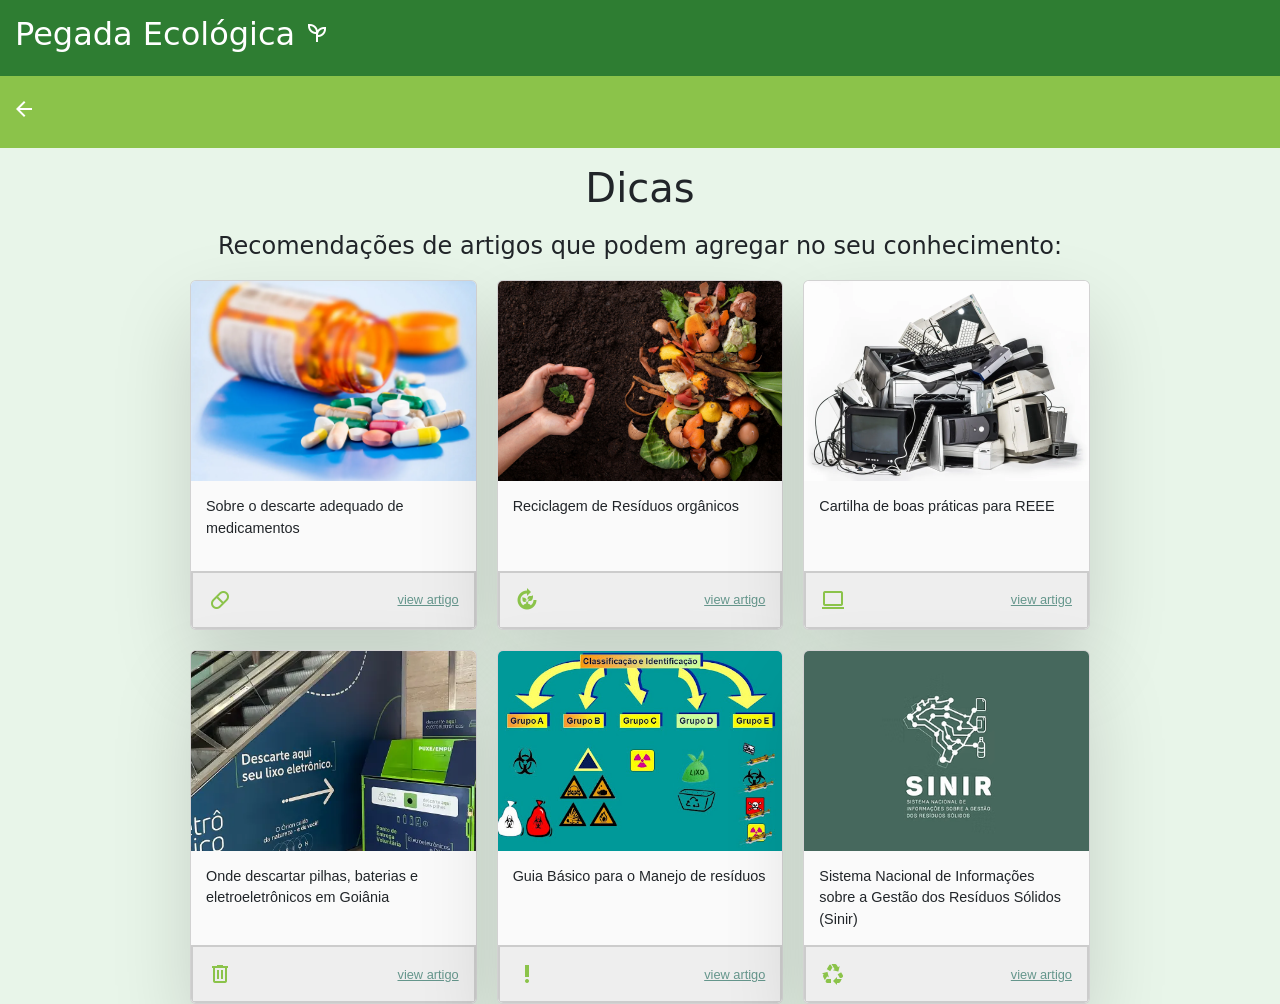
==== dicas.html @ 359bb963 "tentando postar fazendo repositório para postar" ====
<!DOCTYPE html>
<html lang="pt-br">
<head>
    <meta charset="UTF-8">
    <meta name="viewport" content="width=device-width, initial-scale=1.0">
    <link rel="stylesheet" href="style.css">
    <link rel="stylesheet" href="asset/dist/css/bootstrap.min.css">
    <link rel="stylesheet" href="https://fonts.googleapis.com/css2?family=Material+Symbols+Outlined" />
    
    <title>Dicas</title>
</head>
<body id="dica_b">

    <div class="header">
         <h1 id="h1">Pegada Ecológica <span class="material-symbols-outlined">psychiatry</span></h1>    
    </div> 
    <nav class="navbar navbar-expand-lg bs-teal: #20c997;">
        <div class="container-fluid">
                <a class="nav-link" href="index.html"><span class="material-symbols-outlined">arrow_back</span></a>
        </div>
    </nav>

    <h1 id="dic">Dicas</h1>
    <p id="pzinho">Recomendações de artigos que podem agregar no seu conhecimento:</p>

    <div class="cards">
    
            <div class="card">
                <img src="image/remedio.png" alt="" class="card_img">
                <div class="conteudo_card">
                    <p>
                        Sobre o descarte adequado de medicamentos
                    </p>
                    <p>

                    </p>
                </div>
                <div class="card_info">
                    <span class="material-symbols-outlined">pill</span>
                    <a href="https://www.gov.br/pt-br/noticias/meio-ambiente-e-clima/2022/12/o-descarte-adequado-de-medicamentos-em-desuso-contribui-para-a-qualidade-do-meio-ambiente" target="_blank" class="card_link">view artigo</a>
                </div>
            </div>

            <div class="card">
                <img src="image/organico.png" alt="" class="card_img">
                <div class="conteudo_card">
                    <p>
                        Reciclagem de Resíduos orgânicos
                    </p>
                   
                </div>
                <div class="card_info">
                    <span class="material-symbols-outlined">compost</span>
                    <a href="https://eureciclo.com.br/blog/o-que-e-lixo-organico" class="card_link" target="_blank">view artigo</a>
                </div>
            </div>

            <div class="card">
                <img src="image/eletronicos.png" alt="" class="card_img">
                <div class="conteudo_card">
                    <p>
                        Cartilha de boas práticas para REEE
                    </p>
                </div>
                <div class="card_info">
                    <span class="material-symbols-outlined">computer</span>
                    <a href="https://www.gov.br/mcom/pt-br/acesso-a-informacao/acoes-e-programas/programas-projetos-acoes-obras-e-atividades/cop-30/cartilha-de-boas-praticas-para-reee-pdf.pdf" class="card_link" target="_blank">view artigo</a>
                </div>
            </div>

            <div class="card">
                <img src="image/serradourada.webp" alt="" class="card_img">
                <div class="conteudo_card">
                    <p>
                        Onde descartar pilhas, baterias e eletroeletrônicos em Goiânia
                    </p>
                </div>
                <div class="card_info">
                    <span class="material-symbols-outlined">delete</span>
                    <a href="https://greeneletron.org.br/blog/encontre-onde-descartar-pilhas-baterias-e-eletroeletronicos-em-goiania/" class="card_link" target="_blank">view artigo</a>
                </div>
            </div>

            <div class="card">
                <img src="image/guia.png" alt="" class="card_img">
                <div class="conteudo_card">
                    <p>
                        Guia Básico para o Manejo de resíduos
                    </p>
                </div>
                <div class="card_info">
                    <span class="material-symbols-outlined">priority_high</span>
                    <a href="https://files.cercomp.ufg.br/weby/up/412/o/manejo_de_residuos_2012.pdf?1359375721" class="card_link" target="_blank">view artigo</a>
                </div>
            </div>

            <div class="card">
                <img src="image/sinir.png" alt="" class="card_img">
                <div class="conteudo_card">
                    <p>
                        Sistema Nacional de Informações sobre a Gestão dos Resíduos Sólidos (Sinir)
                    </p>
                </div>
                <div class="card_info">
                    <span class="material-symbols-outlined">recycling</span>
                    <a href="https://sinir.gov.br/" class="card_link" target="_blank">view artigo</a>
                </div>
            </div>

    </div>

    <script src="https://cdn.jsdelivr.net/npm/@popperjs/core@2.11.8/dist/umd/popper.min.js" integrity="sha384-I7E8VVD/ismYTF4hNIPjVp/Zjvgyol6VFvRkX/vR+Vc4jQkC+hVqc2pM8ODewa9r" crossorigin="anonymous"></script>
    <script src="https://cdn.jsdelivr.net/npm/bootstrap@5.3.8/dist/js/bootstrap.min.js" integrity="sha384-G/EV+4j2dNv+tEPo3++6LCgdCROaejBqfUeNjuKAiuXbjrxilcCdDz6ZAVfHWe1Y" crossorigin="anonymous"></script>
</body>
</html>
---- style.css ----
@font-face{
	font-family: "Nunito";
	src: url("Nunito-SemiBold.ttf") format("truetype");
}
.material-symbols-outlined {
  font-variation-settings:
  'FILL' 0,
  'wght' 400,
  'GRAD' 0,
  'opsz' 24
}
*{
    margin: 0;
    padding: 0;
}
body{
    font-family: Nutito;
}
a {
    color: #fff;
    text-decoration: none;
    transition: 0.3s;


}
a:hover{
    opacity: 0.7;
}
.logo{
    font-size: 24px;
    text-transform: uppercase;
    letter-spacing: 4px;
}
nav{
    color: #fff;
    display: flex;
    justify-content: space-around;
    align-items: center;
    font-family: Arial, Helvetica, sans-serif;
    background: #8bc34a;
    height: 8vh;
}

.nav_list{
    list-style: none;
    display: flex;
}
.nav_list li{
    letter-spacing: 3px;
    margin-left: 32px;
}
.mobile_menu{
    display: none;
    cursor: pointer;
}
.mobile_menu div{
    width: 32px;
    height: 2px;
    background: #fff;
    margin: 8px;
    transition: 0.3s;    
}
.header {
    background-color: #2e7d32;
    color: white;
    padding: 15px;
}
#h1{
    font-size: 2rem;
}
.cards{
    margin: 0 auto;
    max-width: 900px;
    display: grid;
    grid-template-columns: repeat(auto-fill, minmax(225px, 1fr));
    gap: 20px;
    font-family: sans-serif;
}
.card{
    box-shadow: 0 35px 80px rgba(0, 0, 0, 0.15);
    transition: all 0.3s ease; /* animação suave */
    border-radius: 10px;
    overflow: hidden; /* mantém tudo dentro */

    background: white;   
}
.card:hover{
    transform: translateY(-10px) scale(1.02);
    box-shadow: 0 45px 100px rgba(0, 0, 0, 0.25);
}
.card_img{
    width: 100%;
    display: block;
    transition: transform 0.3s ease;
    height: 200px; 
    object-fit: cover; 

}
.card:hover .card_img{
    transform: scale(1.05);
}
.conteudo_card{
    line-height: 1.5;
    font-size: 0.9rem;
    padding: 15px;
    background: #fafafa;
    word-wrap: break-word;

    flex: 1;
}
.conteudo_card > :first-of-type{
    margin-top: 0;
}
.conteudo_card > :last-of-type{
    margin-bottom: 0;
}
.card_info{
    padding: 15px;
    display: flex;
    justify-content: space-between;
    align-items: center;
    background: #eeeeee;
    color: #8bc34a;
    font-size: 0.8rem;
    border: 2px solid #cccccc;
}
.card_info a{
    color: #65968c;
}
.card_info a:hover{
    text-decoration: underline;
}
/* Estrutura principal */
.index {
    width: 100%;
}

/* Containers das seções */
.secao-container {
    width: 100%;
    padding: 40px;
    box-sizing: border-box;
}


/* Conteúdo interno */
.conteudo {
    font-size: 1.1rem;
    margin-top: 25px;
    width: 100%;
    line-height: 1.5;
    text-align: justify;
    max-width: 900px;
    margin: 20px auto;
}
/* Cores alternadas */
.secao {
    background-color: #f5f5f5;
}

.secao-verde {
    background-color: #e8f5e9;
}
#primeiro-titulo{
    text-align: center;
}
#segundo-titulo{
    text-align: center;
}
#terceiro-titulo{
    text-align: center;
}
#dic{
    text-align: center;
    margin-top: 1rem;
    margin-bottom: 1rem;
}
#pzinho{
    text-align: center;
    font-size: 1.5rem;
}
#dica_b{
    background-color: #e8f5e9;
}
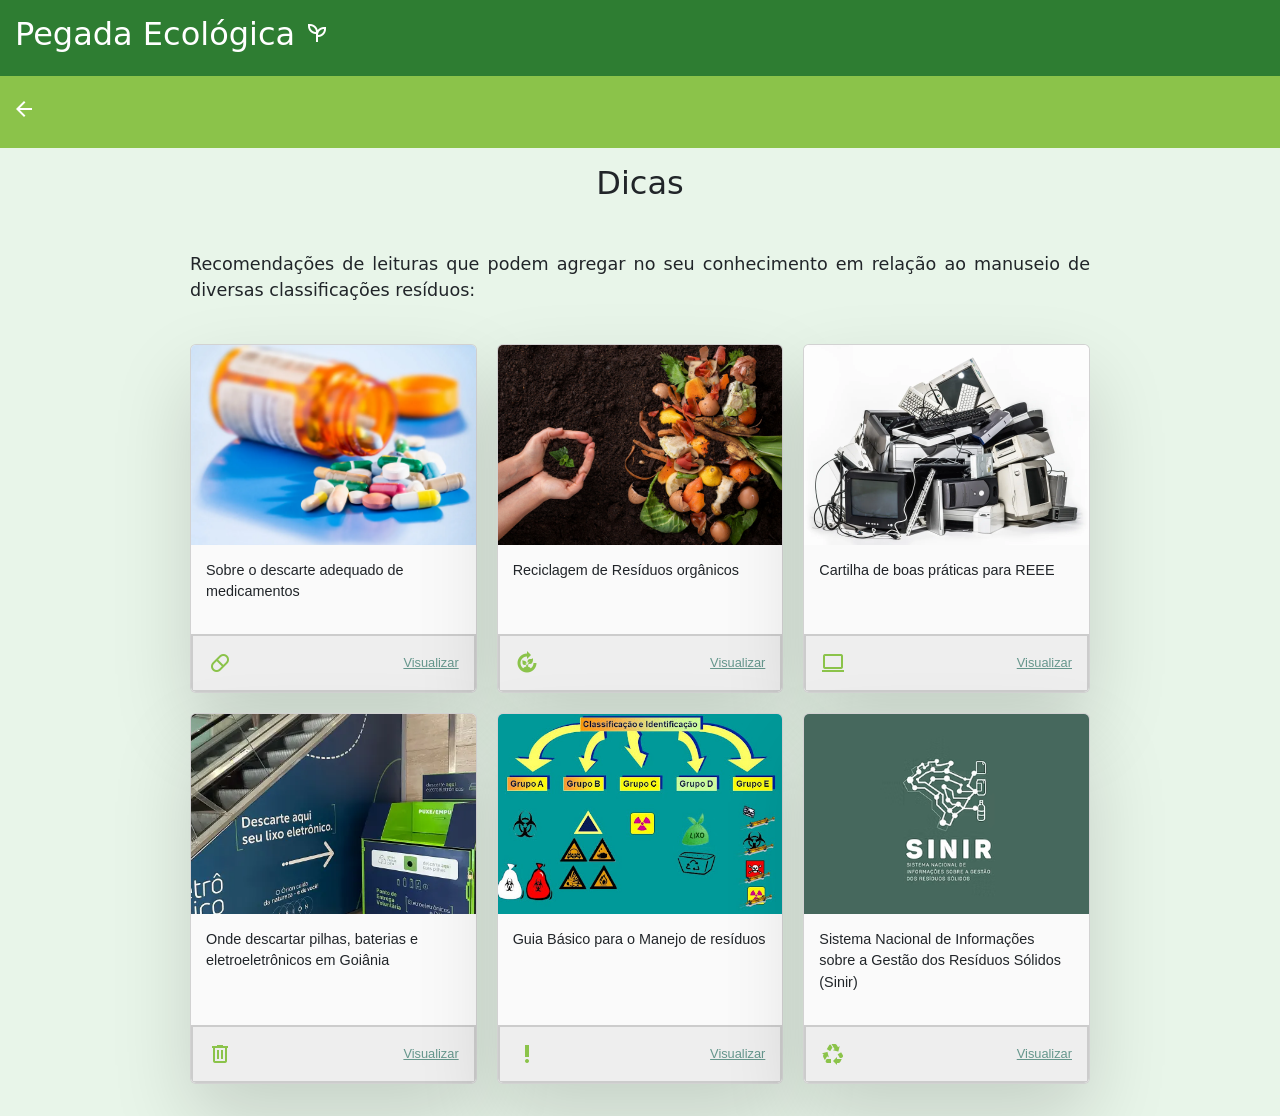
==== commit 721f1e59: "mudanças" ====
--- a/dicas.html
+++ b/dicas.html
@@ -19,9 +19,11 @@
                 <a class="nav-link" href="index.html"><span class="material-symbols-outlined">arrow_back</span></a>
         </div>
     </nav>
-
-    <h1 id="dic">Dicas</h1>
-    <p id="pzinho">Recomendações de artigos que podem agregar no seu conhecimento:</p>
+    
+        <h1 id="dic">Dicas</h1>
+    <div class="dic2">
+        <p id="pzinho">Recomendações de leituras que podem agregar no seu conhecimento em relação ao manuseio de diversas classificações resíduos:</p>
+    </div>
 
     <div class="cards">
     
@@ -37,7 +39,7 @@
                 </div>
                 <div class="card_info">
                     <span class="material-symbols-outlined">pill</span>
-                    <a href="https://www.gov.br/pt-br/noticias/meio-ambiente-e-clima/2022/12/o-descarte-adequado-de-medicamentos-em-desuso-contribui-para-a-qualidade-do-meio-ambiente" target="_blank" class="card_link">view artigo</a>
+                    <a href="https://www.gov.br/pt-br/noticias/meio-ambiente-e-clima/2022/12/o-descarte-adequado-de-medicamentos-em-desuso-contribui-para-a-qualidade-do-meio-ambiente" target="_blank" class="card_link">Visualizar</a>
                 </div>
             </div>
 
@@ -51,7 +53,7 @@
                 </div>
                 <div class="card_info">
                     <span class="material-symbols-outlined">compost</span>
-                    <a href="https://eureciclo.com.br/blog/o-que-e-lixo-organico" class="card_link" target="_blank">view artigo</a>
+                    <a href="https://eureciclo.com.br/blog/o-que-e-lixo-organico" class="card_link" target="_blank">Visualizar</a>
                 </div>
             </div>
 
@@ -64,7 +66,7 @@
                 </div>
                 <div class="card_info">
                     <span class="material-symbols-outlined">computer</span>
-                    <a href="https://www.gov.br/mcom/pt-br/acesso-a-informacao/acoes-e-programas/programas-projetos-acoes-obras-e-atividades/cop-30/cartilha-de-boas-praticas-para-reee-pdf.pdf" class="card_link" target="_blank">view artigo</a>
+                    <a href="https://www.gov.br/mcom/pt-br/acesso-a-informacao/acoes-e-programas/programas-projetos-acoes-obras-e-atividades/cop-30/cartilha-de-boas-praticas-para-reee-pdf.pdf" class="card_link" target="_blank">Visualizar</a>
                 </div>
             </div>
 
@@ -77,7 +79,7 @@
                 </div>
                 <div class="card_info">
                     <span class="material-symbols-outlined">delete</span>
-                    <a href="https://greeneletron.org.br/blog/encontre-onde-descartar-pilhas-baterias-e-eletroeletronicos-em-goiania/" class="card_link" target="_blank">view artigo</a>
+                    <a href="https://greeneletron.org.br/blog/encontre-onde-descartar-pilhas-baterias-e-eletroeletronicos-em-goiania/" class="card_link" target="_blank">Visualizar</a>
                 </div>
             </div>
 
@@ -90,7 +92,7 @@
                 </div>
                 <div class="card_info">
                     <span class="material-symbols-outlined">priority_high</span>
-                    <a href="https://files.cercomp.ufg.br/weby/up/412/o/manejo_de_residuos_2012.pdf?1359375721" class="card_link" target="_blank">view artigo</a>
+                    <a href="https://files.cercomp.ufg.br/weby/up/412/o/manejo_de_residuos_2012.pdf?1359375721" class="card_link" target="_blank">Visualizar</a>
                 </div>
             </div>
 
@@ -103,12 +105,21 @@
                 </div>
                 <div class="card_info">
                     <span class="material-symbols-outlined">recycling</span>
-                    <a href="https://sinir.gov.br/" class="card_link" target="_blank">view artigo</a>
+                    <a href="https://www.gsolution.com.br/blog/documentacao-ambiental/o-que-e-sinir-e-por-que-e-importante-para-empresas-que-gerenciam-residuos/" class="card_link" target="_blank">Visualizar</a>
                 </div>
             </div>
 
     </div>
-
+    <div vw class="enabled">
+        <div vw-access-button class="active"></div>
+        <div vw-plugin-wrapper>
+        <div class="vw-plugin-top-wrapper"></div>
+        </div>
+    </div>
+    <script src="https://vlibras.gov.br/app/vlibras-plugin.js"></script>
+    <script>
+    new window.VLibras.Widget('https://vlibras.gov.br/app');
+    </script>
     <script src="https://cdn.jsdelivr.net/npm/@popperjs/core@2.11.8/dist/umd/popper.min.js" integrity="sha384-I7E8VVD/ismYTF4hNIPjVp/Zjvgyol6VFvRkX/vR+Vc4jQkC+hVqc2pM8ODewa9r" crossorigin="anonymous"></script>
     <script src="https://cdn.jsdelivr.net/npm/bootstrap@5.3.8/dist/js/bootstrap.min.js" integrity="sha384-G/EV+4j2dNv+tEPo3++6LCgdCROaejBqfUeNjuKAiuXbjrxilcCdDz6ZAVfHWe1Y" crossorigin="anonymous"></script>
 </body>
--- a/style.css
+++ b/style.css
@@ -1,4 +1,3 @@
-
 @font-face{
 	font-family: "Nunito";
 	src: url("Nunito-SemiBold.ttf") format("truetype");
@@ -15,14 +14,11 @@
     padding: 0;
 }
 body{
-    font-family: Nutito;
+    font-family: "Nutito";
 }
-a {
-    color: #fff;
+a{
     text-decoration: none;
     transition: 0.3s;
-
-
 }
 a:hover{
     opacity: 0.7;
@@ -37,7 +33,6 @@
     display: flex;
     justify-content: space-around;
     align-items: center;
-    font-family: Arial, Helvetica, sans-serif;
     background: #8bc34a;
     height: 8vh;
 }
@@ -50,17 +45,7 @@
     letter-spacing: 3px;
     margin-left: 32px;
 }
-.mobile_menu{
-    display: none;
-    cursor: pointer;
-}
-.mobile_menu div{
-    width: 32px;
-    height: 2px;
-    background: #fff;
-    margin: 8px;
-    transition: 0.3s;    
-}
+
 .header {
     background-color: #2e7d32;
     color: white;
@@ -76,6 +61,7 @@
     grid-template-columns: repeat(auto-fill, minmax(225px, 1fr));
     gap: 20px;
     font-family: sans-serif;
+    margin-bottom: 2rem;
 }
 .card{
     box-shadow: 0 35px 80px rgba(0, 0, 0, 0.15);
@@ -108,12 +94,6 @@
     word-wrap: break-word;
 
     flex: 1;
-}
-.conteudo_card > :first-of-type{
-    margin-top: 0;
-}
-.conteudo_card > :last-of-type{
-    margin-bottom: 0;
 }
 .card_info{
     padding: 15px;
@@ -172,14 +152,23 @@
     text-align: center;
 }
 #dic{
+    font-size: 2rem;
     text-align: center;
     margin-top: 1rem;
-    margin-bottom: 1rem;
 }
 #pzinho{
-    text-align: center;
-    font-size: 1.5rem;
+    font-size: 1.1rem;
+    margin-top: 10px;
+    width: 100%;
+    line-height: 1.5;
+    text-align: justify;
+    max-width: 900px;
+    margin: 20px auto;
 }
 #dica_b{
     background-color: #e8f5e9;
+}
+.dic2{
+    width: 100%;
+    padding: 20px;
 }
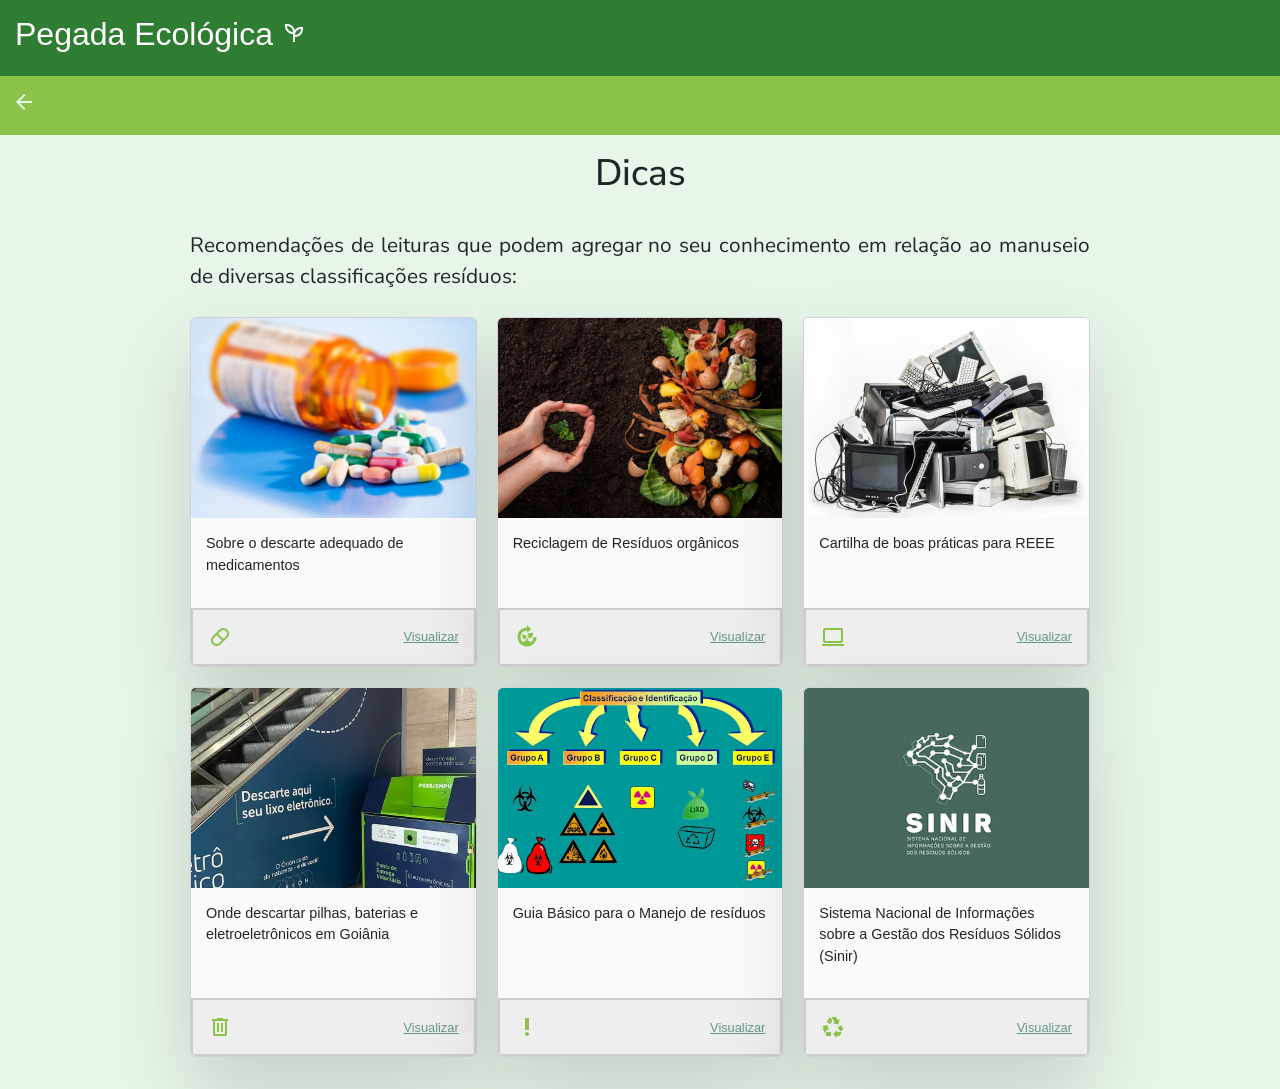
==== commit e5e79d8d: "." ====
--- a/dicas.html
+++ b/dicas.html
@@ -6,7 +6,9 @@
     <link rel="stylesheet" href="style.css">
     <link rel="stylesheet" href="asset/dist/css/bootstrap.min.css">
     <link rel="stylesheet" href="https://fonts.googleapis.com/css2?family=Material+Symbols+Outlined" />
-    
+    <link rel="preconnect" href="https://fonts.googleapis.com">
+    <link rel="preconnect" href="https://fonts.gstatic.com" crossorigin>
+    <link href="https://fonts.googleapis.com/css2?family=Cabin:ital,wght@0,400..700;1,400..700&family=Cause:wght@100..900&family=Nunito+Sans:ital,opsz,wght@0,6..12,200..1000;1,6..12,200..1000&family=Nunito:ital,wght@0,200..1000;1,200..1000&display=swap" rel="stylesheet">
     <title>Dicas</title>
 </head>
 <body id="dica_b">
@@ -16,7 +18,7 @@
     </div> 
     <nav class="navbar navbar-expand-lg bs-teal: #20c997;">
         <div class="container-fluid">
-                <a class="nav-link" href="index.html"><span class="material-symbols-outlined">arrow_back</span></a>
+            <a class="nav-link" href="index.html"><span class="material-symbols-outlined">arrow_back</span></a>
         </div>
     </nav>
     
@@ -26,7 +28,6 @@
     </div>
 
     <div class="cards">
-    
             <div class="card">
                 <img src="image/remedio.png" alt="" class="card_img">
                 <div class="conteudo_card">
--- a/style.css
+++ b/style.css
@@ -1,7 +1,3 @@
-@font-face{
-	font-family: "Nunito";
-	src: url("Nunito-SemiBold.ttf") format("truetype");
-}
 .material-symbols-outlined {
   font-variation-settings:
   'FILL' 0,
@@ -12,9 +8,6 @@
 *{
     margin: 0;
     padding: 0;
-}
-body{
-    font-family: "Nutito";
 }
 a{
     text-decoration: none;
@@ -29,14 +22,20 @@
     letter-spacing: 4px;
 }
 nav{
-    color: #fff;
+    color: #e8f5e9;
     display: flex;
     justify-content: space-around;
     align-items: center;
     background: #8bc34a;
-    height: 8vh;
+    height: 6.5vh;
 }
-
+.nav-item{
+    font-size: 20px;
+}
+#navbarNavDropdown{
+    background-color: #8bc34a;
+    border-radius: 5px;
+}
 .nav_list{
     list-style: none;
     display: flex;
@@ -45,11 +44,11 @@
     letter-spacing: 3px;
     margin-left: 32px;
 }
-
 .header {
     background-color: #2e7d32;
     color: white;
     padding: 15px;
+    font-family: "cause", sans-serif;
 }
 #h1{
     font-size: 2rem;
@@ -65,10 +64,9 @@
 }
 .card{
     box-shadow: 0 35px 80px rgba(0, 0, 0, 0.15);
-    transition: all 0.3s ease; /* animação suave */
+    transition: all 0.3s ease;
     border-radius: 10px;
-    overflow: hidden; /* mantém tudo dentro */
-
+    overflow: hidden; 
     background: white;   
 }
 .card:hover{
@@ -126,13 +124,15 @@
 
 /* Conteúdo interno */
 .conteudo {
-    font-size: 1.1rem;
+    font-size: 1.3rem;
     margin-top: 25px;
     width: 100%;
     line-height: 1.5;
     text-align: justify;
     max-width: 900px;
     margin: 20px auto;
+    font-family: "nunito sans", sans-serif;
+
 }
 /* Cores alternadas */
 .secao {
@@ -143,32 +143,41 @@
     background-color: #e8f5e9;
 }
 #primeiro-titulo{
+    font-size: 2.3rem;
     text-align: center;
+    font-family: "nunito", sans-serif;
 }
 #segundo-titulo{
+    font-size: 2.3rem;
     text-align: center;
+    font-family: "nunito", sans-serif;
 }
 #terceiro-titulo{
+    font-size: 2.3rem;
     text-align: center;
+    font-family: "nunito", sans-serif;
 }
 #dic{
-    font-size: 2rem;
+    font-size: 2.3rem;
     text-align: center;
     margin-top: 1rem;
+    font-family: "nunito sans", sans-serif;
+    margin-bottom: 10px;
 }
 #pzinho{
-    font-size: 1.1rem;
+    font-size: 1.3rem;
     margin-top: 10px;
     width: 100%;
     line-height: 1.5;
     text-align: justify;
     max-width: 900px;
     margin: 20px auto;
+    font-family: "nunito sans", sans-serif;
 }
 #dica_b{
     background-color: #e8f5e9;
 }
 .dic2{
     width: 100%;
-    padding: 20px;
+    padding: 5px;
 }
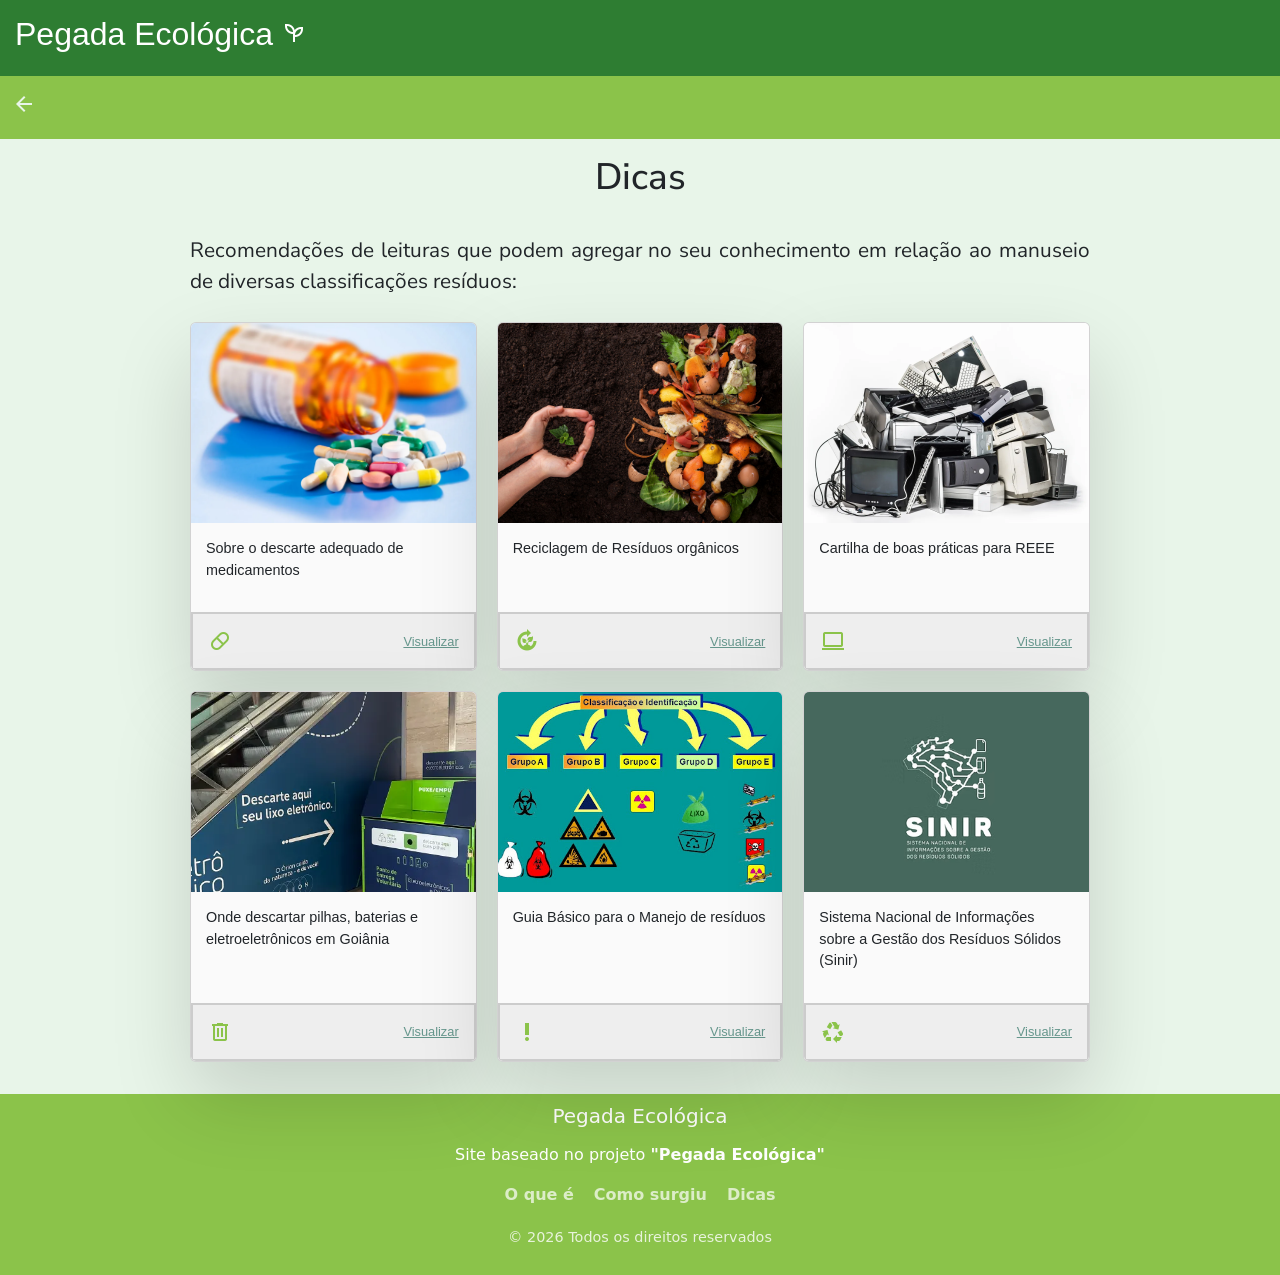
==== commit 879bb92e: "mudancas finais" ====
--- a/dicas.html
+++ b/dicas.html
@@ -11,117 +11,136 @@
     <link href="https://fonts.googleapis.com/css2?family=Cabin:ital,wght@0,400..700;1,400..700&family=Cause:wght@100..900&family=Nunito+Sans:ital,opsz,wght@0,6..12,200..1000;1,6..12,200..1000&family=Nunito:ital,wght@0,200..1000;1,200..1000&display=swap" rel="stylesheet">
     <title>Dicas</title>
 </head>
-<body id="dica_b">
+    <body id="dica_b">
 
-    <div class="header">
-         <h1 id="h1">Pegada Ecológica <span class="material-symbols-outlined">psychiatry</span></h1>    
-    </div> 
-    <nav class="navbar navbar-expand-lg bs-teal: #20c997;">
-        <div class="container-fluid">
-            <a class="nav-link" href="index.html"><span class="material-symbols-outlined">arrow_back</span></a>
+        <div class="header">
+            <h1 id="h1">Pegada Ecológica <span class="material-symbols-outlined">psychiatry</span></h1>    
+        </div> 
+        <nav class="navbar navbar-expand-lg bs-teal: #20c997;">
+            <div class="container-fluid">
+                <a class="nav-link" href="index.html"><span class="material-symbols-outlined">arrow_back</span></a>
+            </div>
+        </nav>
+        
+            <h1 id="dic">Dicas</h1>
+        <div class="dic2">
+            <p id="pzinho">Recomendações de leituras que podem agregar no seu conhecimento em relação ao manuseio de diversas classificações resíduos:</p>
         </div>
-    </nav>
-    
-        <h1 id="dic">Dicas</h1>
-    <div class="dic2">
-        <p id="pzinho">Recomendações de leituras que podem agregar no seu conhecimento em relação ao manuseio de diversas classificações resíduos:</p>
+
+        <div class="cards">
+                <div class="card">
+                    <img src="image/remedio.png" alt="" class="card_img">
+                    <div class="conteudo_card">
+                        <p>
+                            Sobre o descarte adequado de medicamentos
+                        </p>
+                        <p>
+
+                        </p>
+                    </div>
+                    <div class="card_info">
+                        <span class="material-symbols-outlined">pill</span>
+                        <a href="https://www.gov.br/pt-br/noticias/meio-ambiente-e-clima/2022/12/o-descarte-adequado-de-medicamentos-em-desuso-contribui-para-a-qualidade-do-meio-ambiente" target="_blank" class="card_link">Visualizar</a>
+                    </div>
+                </div>
+
+                <div class="card">
+                    <img src="image/organico.png" alt="" class="card_img">
+                    <div class="conteudo_card">
+                        <p>
+                            Reciclagem de Resíduos orgânicos
+                        </p>
+                    
+                    </div>
+                    <div class="card_info">
+                        <span class="material-symbols-outlined">compost</span>
+                        <a href="https://eureciclo.com.br/blog/o-que-e-lixo-organico" class="card_link" target="_blank">Visualizar</a>
+                    </div>
+                </div>
+
+                <div class="card">
+                    <img src="image/eletronicos.png" alt="" class="card_img">
+                    <div class="conteudo_card">
+                        <p>
+                            Cartilha de boas práticas para REEE
+                        </p>
+                    </div>
+                    <div class="card_info">
+                        <span class="material-symbols-outlined">computer</span>
+                        <a href="https://www.gov.br/mcom/pt-br/acesso-a-informacao/acoes-e-programas/programas-projetos-acoes-obras-e-atividades/cop-30/cartilha-de-boas-praticas-para-reee-pdf.pdf" class="card_link" target="_blank">Visualizar</a>
+                    </div>
+                </div>
+
+                <div class="card">
+                    <img src="image/serradourada.webp" alt="" class="card_img">
+                    <div class="conteudo_card">
+                        <p>
+                            Onde descartar pilhas, baterias e eletroeletrônicos em Goiânia
+                        </p>
+                    </div>
+                    <div class="card_info">
+                        <span class="material-symbols-outlined">delete</span>
+                        <a href="https://greeneletron.org.br/blog/encontre-onde-descartar-pilhas-baterias-e-eletroeletronicos-em-goiania/" class="card_link" target="_blank">Visualizar</a>
+                    </div>
+                </div>
+
+                <div class="card">
+                    <img src="image/guia.png" alt="" class="card_img">
+                    <div class="conteudo_card">
+                        <p>
+                            Guia Básico para o Manejo de resíduos
+                        </p>
+                    </div>
+                    <div class="card_info">
+                        <span class="material-symbols-outlined">priority_high</span>
+                        <a href="https://files.cercomp.ufg.br/weby/up/412/o/manejo_de_residuos_2012.pdf?1359375721" class="card_link" target="_blank">Visualizar</a>
+                    </div>
+                </div>
+
+                <div class="card">
+                    <img src="image/sinir.png" alt="" class="card_img">
+                    <div class="conteudo_card">
+                        <p>
+                            Sistema Nacional de Informações sobre a Gestão dos Resíduos Sólidos (Sinir)
+                        </p>
+                    </div>
+                    <div class="card_info">
+                        <span class="material-symbols-outlined">recycling</span>
+                        <a href="https://www.gsolution.com.br/blog/documentacao-ambiental/o-que-e-sinir-e-por-que-e-importante-para-empresas-que-gerenciam-residuos/" class="card_link" target="_blank">Visualizar</a>
+                    </div>
+                </div>
+
+        </div>
+        <div vw class="enabled">
+            <div vw-access-button class="active"></div>
+            <div vw-plugin-wrapper>
+            <div class="vw-plugin-top-wrapper"></div>
+            </div>
+        </div>
+        <script src="https://vlibras.gov.br/app/vlibras-plugin.js"></script>
+        <script>
+        new window.VLibras.Widget('https://vlibras.gov.br/app');
+        </script>
+        <script src="https://cdn.jsdelivr.net/npm/@popperjs/core@2.11.8/dist/umd/popper.min.js" integrity="sha384-I7E8VVD/ismYTF4hNIPjVp/Zjvgyol6VFvRkX/vR+Vc4jQkC+hVqc2pM8ODewa9r" crossorigin="anonymous"></script>
+        <script src="https://cdn.jsdelivr.net/npm/bootstrap@5.3.8/dist/js/bootstrap.min.js" integrity="sha384-G/EV+4j2dNv+tEPo3++6LCgdCROaejBqfUeNjuKAiuXbjrxilcCdDz6ZAVfHWe1Y" crossorigin="anonymous"></script>
+    </body>
+    <footer>
+    <div class="footer-container">
+        <h2 id="h2-footer">Pegada Ecológica</h2>
+
+        <p>
+            Site baseado no projeto <b><a style="text-decoration: none; color:white;" href="https://www.wwf.org.br/nossosconteudos/conceitos_/pegada_ecologica/" target="_blank">"Pegada Ecológica"</a></b>
+        </p>
+
+        <div class="footer-links">
+            <a href="#primeiro-titulo">O que é</a>
+            <a href="#segundo-titulo">Como surgiu</a>
+            <a href="dicas.html">Dicas</a>
+        </div>
+
+        <p class="copy">
+            © 2026 Todos os direitos reservados
+        </p>
     </div>
-
-    <div class="cards">
-            <div class="card">
-                <img src="image/remedio.png" alt="" class="card_img">
-                <div class="conteudo_card">
-                    <p>
-                        Sobre o descarte adequado de medicamentos
-                    </p>
-                    <p>
-
-                    </p>
-                </div>
-                <div class="card_info">
-                    <span class="material-symbols-outlined">pill</span>
-                    <a href="https://www.gov.br/pt-br/noticias/meio-ambiente-e-clima/2022/12/o-descarte-adequado-de-medicamentos-em-desuso-contribui-para-a-qualidade-do-meio-ambiente" target="_blank" class="card_link">Visualizar</a>
-                </div>
-            </div>
-
-            <div class="card">
-                <img src="image/organico.png" alt="" class="card_img">
-                <div class="conteudo_card">
-                    <p>
-                        Reciclagem de Resíduos orgânicos
-                    </p>
-                   
-                </div>
-                <div class="card_info">
-                    <span class="material-symbols-outlined">compost</span>
-                    <a href="https://eureciclo.com.br/blog/o-que-e-lixo-organico" class="card_link" target="_blank">Visualizar</a>
-                </div>
-            </div>
-
-            <div class="card">
-                <img src="image/eletronicos.png" alt="" class="card_img">
-                <div class="conteudo_card">
-                    <p>
-                        Cartilha de boas práticas para REEE
-                    </p>
-                </div>
-                <div class="card_info">
-                    <span class="material-symbols-outlined">computer</span>
-                    <a href="https://www.gov.br/mcom/pt-br/acesso-a-informacao/acoes-e-programas/programas-projetos-acoes-obras-e-atividades/cop-30/cartilha-de-boas-praticas-para-reee-pdf.pdf" class="card_link" target="_blank">Visualizar</a>
-                </div>
-            </div>
-
-            <div class="card">
-                <img src="image/serradourada.webp" alt="" class="card_img">
-                <div class="conteudo_card">
-                    <p>
-                        Onde descartar pilhas, baterias e eletroeletrônicos em Goiânia
-                    </p>
-                </div>
-                <div class="card_info">
-                    <span class="material-symbols-outlined">delete</span>
-                    <a href="https://greeneletron.org.br/blog/encontre-onde-descartar-pilhas-baterias-e-eletroeletronicos-em-goiania/" class="card_link" target="_blank">Visualizar</a>
-                </div>
-            </div>
-
-            <div class="card">
-                <img src="image/guia.png" alt="" class="card_img">
-                <div class="conteudo_card">
-                    <p>
-                        Guia Básico para o Manejo de resíduos
-                    </p>
-                </div>
-                <div class="card_info">
-                    <span class="material-symbols-outlined">priority_high</span>
-                    <a href="https://files.cercomp.ufg.br/weby/up/412/o/manejo_de_residuos_2012.pdf?1359375721" class="card_link" target="_blank">Visualizar</a>
-                </div>
-            </div>
-
-            <div class="card">
-                <img src="image/sinir.png" alt="" class="card_img">
-                <div class="conteudo_card">
-                    <p>
-                        Sistema Nacional de Informações sobre a Gestão dos Resíduos Sólidos (Sinir)
-                    </p>
-                </div>
-                <div class="card_info">
-                    <span class="material-symbols-outlined">recycling</span>
-                    <a href="https://www.gsolution.com.br/blog/documentacao-ambiental/o-que-e-sinir-e-por-que-e-importante-para-empresas-que-gerenciam-residuos/" class="card_link" target="_blank">Visualizar</a>
-                </div>
-            </div>
-
-    </div>
-    <div vw class="enabled">
-        <div vw-access-button class="active"></div>
-        <div vw-plugin-wrapper>
-        <div class="vw-plugin-top-wrapper"></div>
-        </div>
-    </div>
-    <script src="https://vlibras.gov.br/app/vlibras-plugin.js"></script>
-    <script>
-    new window.VLibras.Widget('https://vlibras.gov.br/app');
-    </script>
-    <script src="https://cdn.jsdelivr.net/npm/@popperjs/core@2.11.8/dist/umd/popper.min.js" integrity="sha384-I7E8VVD/ismYTF4hNIPjVp/Zjvgyol6VFvRkX/vR+Vc4jQkC+hVqc2pM8ODewa9r" crossorigin="anonymous"></script>
-    <script src="https://cdn.jsdelivr.net/npm/bootstrap@5.3.8/dist/js/bootstrap.min.js" integrity="sha384-G/EV+4j2dNv+tEPo3++6LCgdCROaejBqfUeNjuKAiuXbjrxilcCdDz6ZAVfHWe1Y" crossorigin="anonymous"></script>
-</body>
+    </footer>
 </html>
--- a/style.css
+++ b/style.css
@@ -27,7 +27,7 @@
     justify-content: space-around;
     align-items: center;
     background: #8bc34a;
-    height: 6.5vh;
+    height: 7vh;
 }
 .nav-item{
     font-size: 20px;
@@ -64,9 +64,10 @@
 }
 .card{
     box-shadow: 0 35px 80px rgba(0, 0, 0, 0.15);
-    transition: all 0.3s ease;
+    transition: all 0.3s ease; /* animação suave */
     border-radius: 10px;
-    overflow: hidden; 
+    overflow: hidden; /* mantém tudo dentro */
+
     background: white;   
 }
 .card:hover{
@@ -120,11 +121,9 @@
     padding: 40px;
     box-sizing: border-box;
 }
-
-
 /* Conteúdo interno */
 .conteudo {
-    font-size: 1.3rem;
+    font-size: 1.2rem;
     margin-top: 25px;
     width: 100%;
     line-height: 1.5;
@@ -133,8 +132,7 @@
     margin: 20px auto;
     font-family: "nunito sans", sans-serif;
 
-}
-/* Cores alternadas */
+}/* Cores alternadas */
 .secao {
     background-color: #f5f5f5;
 }
@@ -142,18 +140,8 @@
 .secao-verde {
     background-color: #e8f5e9;
 }
-#primeiro-titulo{
-    font-size: 2.3rem;
-    text-align: center;
-    font-family: "nunito", sans-serif;
-}
-#segundo-titulo{
-    font-size: 2.3rem;
-    text-align: center;
-    font-family: "nunito", sans-serif;
-}
-#terceiro-titulo{
-    font-size: 2.3rem;
+#primeiro-titulo,#segundo-titulo,#terceiro-titulo{
+    font-size: 2.2rem;
     text-align: center;
     font-family: "nunito", sans-serif;
 }
@@ -163,6 +151,13 @@
     margin-top: 1rem;
     font-family: "nunito sans", sans-serif;
     margin-bottom: 10px;
+}
+#dica_b{
+    background-color: #e8f5e9;
+}
+.dic2{
+    width: 100%;
+    padding: 5px;
 }
 #pzinho{
     font-size: 1.3rem;
@@ -174,10 +169,120 @@
     margin: 20px auto;
     font-family: "nunito sans", sans-serif;
 }
-#dica_b{
-    background-color: #e8f5e9;
-}
-.dic2{
-    width: 100%;
-    padding: 5px;
+footer {
+    background-color: #8bc34a;
+    color: white;
+    padding: 20px;
+    text-align: center;
+    width: 100%;
+    padding: 10px 10px;
+    display: flex;
+    flex-direction: column;
+    align-items: center;
+    gap: 15px;
+}
+.footer-container{
+    max-width: 1000px;
+    margin: 0 auto;
+    text-align: center;
+}
+
+#h2-footer{
+    margin-bottom: 15px;
+    font-size: 20px;
+}
+
+.footer p{
+    margin-bottom: 5px;
+    line-height: 1.4;
+    font-size: 10px;
+}
+
+.footer-links{
+    display: flex;
+    justify-content: center;
+    gap: 20px;
+    flex-wrap: wrap;
+    margin-bottom: 20px;
+}
+
+.footer-links a{
+    color: #dcedc8;
+    text-decoration: none;
+    font-weight: bold;
+}
+
+.footer-links a:hover{
+    color: white;
+}
+
+.copy{
+    font-size: 0.9rem;
+    opacity: 0.8;
+}
+
+@media (max-width: 1024px){
+    .conteudo{
+        font-size: 1.2rem;
+    }
+    #primeiro-titulo,#segundo-titulo,#terceiro-titulo{
+        font-size: 2.3rem;
+    }
+    .footer p{
+        margin-bottom: 5px;
+        line-height: 1;
+    }
+    .footer-links{
+        margin-top: 10px;
+        margin-bottom: 15px;
+    }
+    #h2-footer{
+        margin-bottom: 15px;
+        font-size: 17px;
+    }
+    #dic{
+        font-size: 2rem;
+    }
+    #pzinho{
+        font-size: 1.3rem;
+        line-height: 1.3;
+        font-size: 20px;
+    }
+
+}
+
+@media (max-width: 767px) {
+    .conteudo{
+        font-size: 1.2rem;
+    }
+    #primeiro-titulo,#segundo-titulo,#terceiro-titulo{
+        font-size: 2rem;
+    }
+    footer{
+        font-size: 14px;
+    }
+    #dic{
+        font-size: 1.8rem;
+    }
+    #pzinho{
+        font-size: 1.1rem;
+        line-height: 1.2;
+        font-size: 18px;
+    }
+}
+@media (max-width: 480px){
+    .conteudo{
+        font-size: 1rem;
+    }
+   #primeiro-titulo,#segundo-titulo,#terceiro-titulo{
+        font-size: 1.8rem;
+    }
+    #dic{
+        font-size: 1.5rem;
+    }
+    #pzinho{
+        font-size: 1rem;
+        line-height: 1.1;
+        font-size: 17px;
+    }
 }
